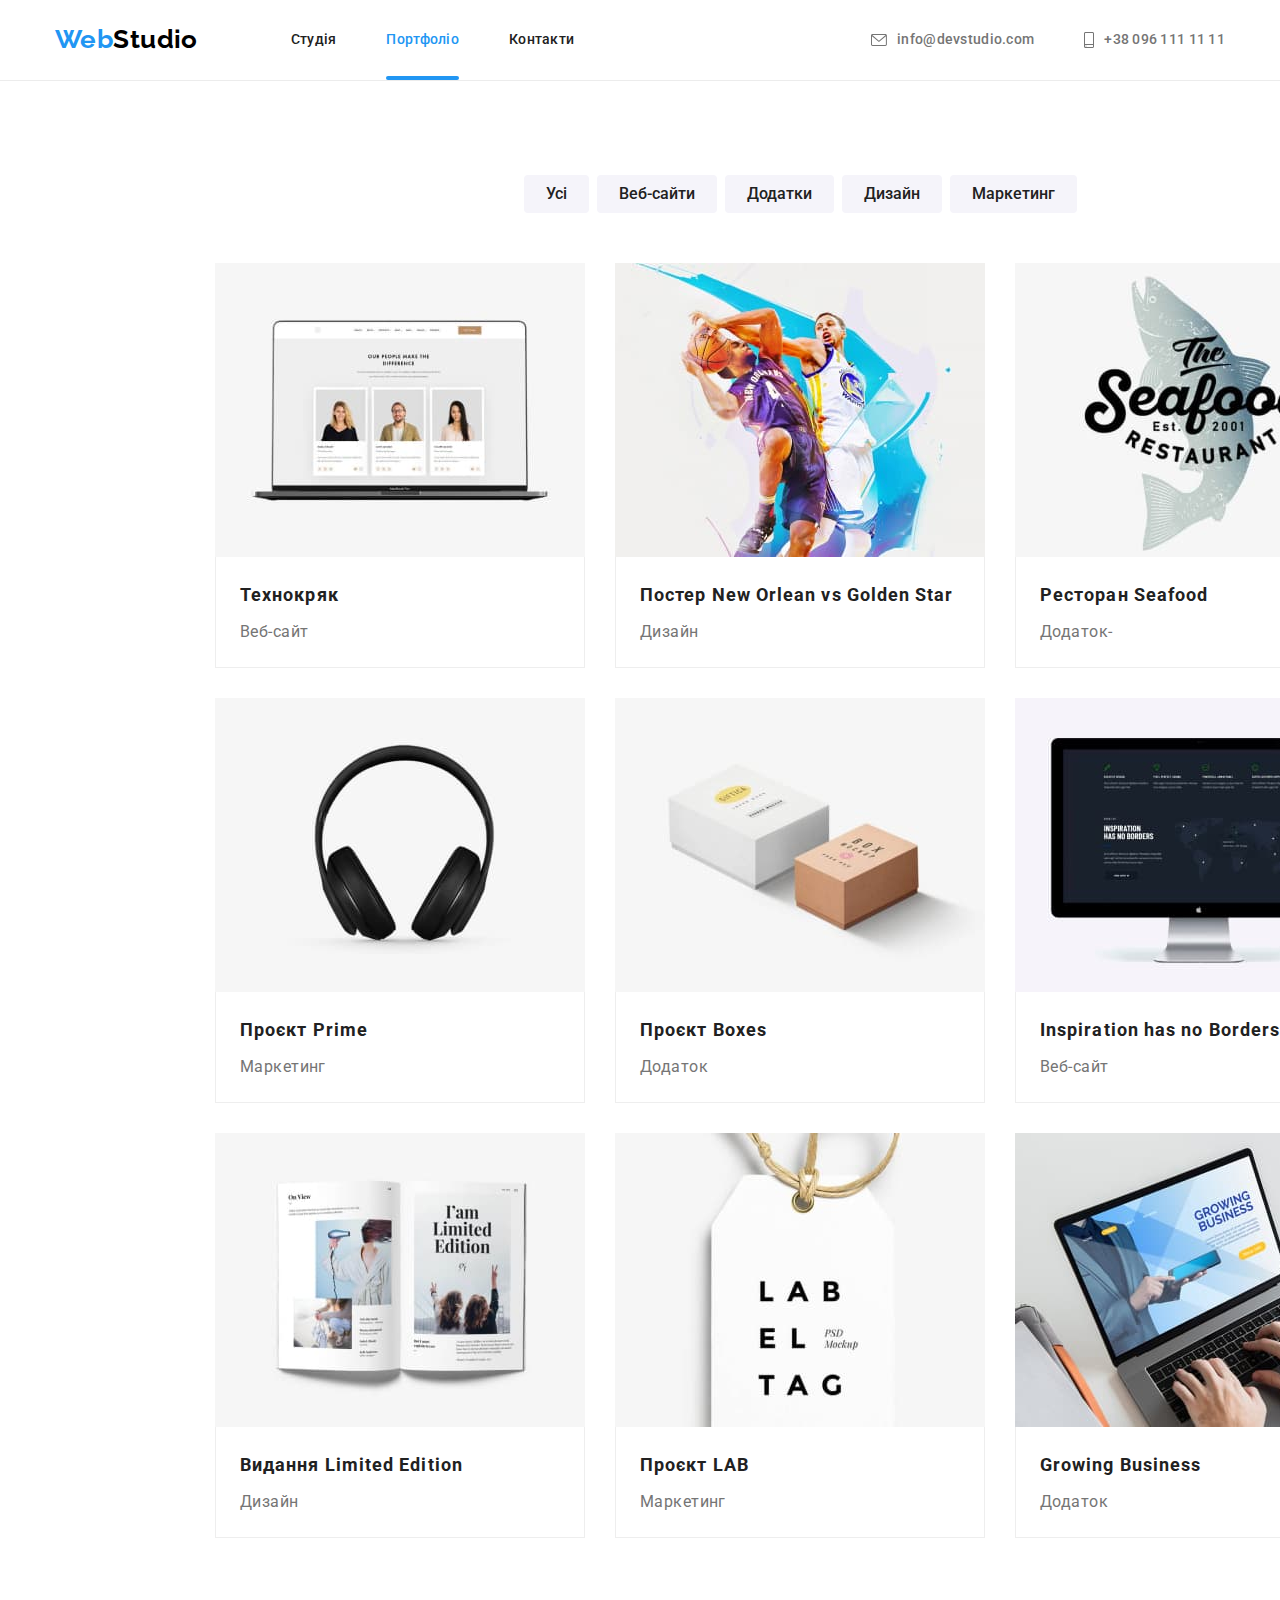
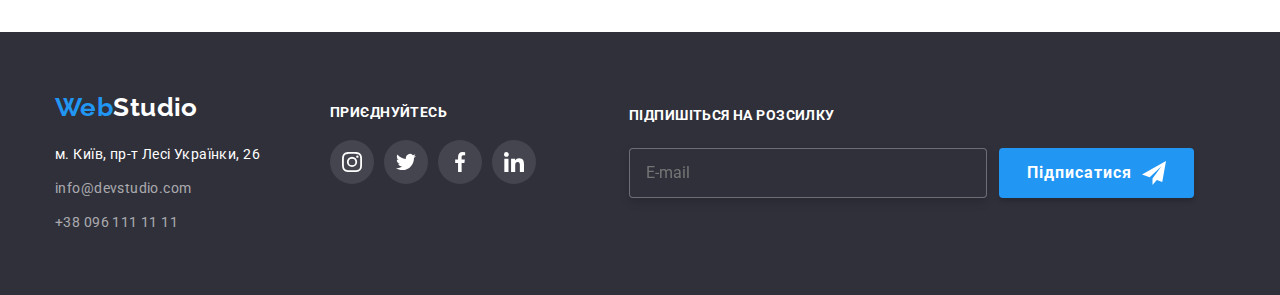
==== portfolio.html @ d01f9ff2 "Initial commit" ====
<!DOCTYPE html>
<html lang="uk">
  <head>
    <meta charset="UTF-8" />
    <meta http-equiv="X-UA-Compatible" content="IE=edge" />
    <meta name="viewport" content="width=device-width, initial-scale=1.0" />
    <title>Portfolio</title>
    <link
      rel="stylesheet"
      href="https://cdnjs.cloudflare.com/ajax/libs/modern-normalize/1.1.0/modern-normalize.min.css"
    />
    <link rel="stylesheet" href="./css/style.css" />
    <link rel="preconnect" href="https://fonts.googleapis.com" />
    <link rel="preconnect" href="https://fonts.gstatic.com" crossorigin />
    <link
      href="https://fonts.googleapis.com/css2?family=Montserrat:wght@400;700&family=Raleway:wght@700&family=Roboto:wght@400;500;700;900&display=swap"
      rel="stylesheet"
    />
  </head>

  <body>
    <!--Шапка-->

    <header class="hat">
      <div class="container">
        <nav class="site-nav">
          <a class="logo" href="./"><span class="logo-text">Web</span>Studio</a>
          <ul class="hat-list">
            <li class="item"><a class="link" href="./index.html">Студія</a></li>
            <li class="item activ">
              <a class="link activ" href="./portfolio.html">Портфоліо</a>
            </li>
            <li class="item"><a class="link" href="">Контакти</a></li>
          </ul>
        </nav>
        <ul class="auth-nav">
          <li class="item">
            <a class="link" href="mailto:info@devstudio.com">
              <svg class="icon-mail">
                <use href="./images/icons.svg#icon-envelope"></use>
              </svg>
              info@devstudio.com
            </a>
          </li>
          <li class="item">
            <a class="link" href="tel:+380961111111">
              <svg class="icon-smartphone">
                <use href="./images/icons.svg#icon-smartphone"></use>
              </svg>
              +38 096 111 11 11
            </a>
          </li>
        </ul>
      </div>
    </header>

    <main>
      <!--Фільтр-->

      <section class="project section">
        <div class="container">
          <h1 class="visually-hidden">Наші проєкти</h1>
          <ul class="filter-list">
            <li class="item">
              <button class="filter-button" type="button">Усі</button>
            </li>
            <li class="item">
              <button class="filter-button" type="button">Веб-сайти</button>
            </li>
            <li class="item">
              <button class="filter-button" type="button">Додатки</button>
            </li>
            <li class="item">
              <button class="filter-button" type="button">Дизайн</button>
            </li>
            <li class="item">
              <button class="filter-button" type="button">Маркетинг</button>
            </li>
          </ul>

          <!--Проєкти -->

          <ul class="project-list">
            <li class="item">
              <a class="project-link" href="">
                <div class="project-box">
                  <img
                    class="image"
                    src="./images/tehno.jpg"
                    alt="Зображення веб-сайтe Технокряк"
                    width="370"
                    height="294"
                  />
                  <p class="project-description">
                    Ресурс пропонує комплексні пропозиції з різним рівнем
                    функціоналу та сервісів. Все це дозволить відвідувачу
                    отримати вичерпні відомості про компанію чи приватну особу.
                  </p>
                </div>
                <div class="text">
                  <h2 class="project-name">Технокряк</h2>
                  <p class="project-text">Веб-сайт</p>
                </div>
              </a>
            </li>

            <li class="item">
              <a class="project-link" href="">
                <div class="project-box">
                  <img
                    class="image"
                    src="./images/poster.jpg"
                    alt="Дизайн постера команд"
                    width="370"
                    height="294"
                  />
                  <p class="project-description">
                    Ресурс пропонує комплексні пропозиції з різним рівнем
                    функціоналу та сервісів. Все це дозволить відвідувачу
                    отримати вичерпні відомості про компанію чи приватну особу.
                  </p>
                </div>
                <div class="text">
                  <h2 class="project-name">Постер New Orlean vs Golden Star</h2>
                  <p class="project-text">Дизайн</p>
                </div>
              </a>
            </li>

            <li class="item">
              <a class="project-link" href="">
                <div class="project-box">
                  <img
                    class="image"
                    src="./images/seafood.jpg"
                    alt="Додаток ресторану"
                    width="370"
                    height="294"
                  />
                  <p class="project-description">
                    Ресурс пропонує комплексні пропозиції з різним рівнем
                    функціоналу та сервісів. Все це дозволить відвідувачу
                    отримати вичерпні відомості про компанію чи приватну особу.
                  </p>
                </div>
                <div class="text">
                  <h2 class="project-name">Ресторан Seafood</h2>
                  <p class="project-text">Додаток-</p>
                </div>
              </a>
            </li>

            <li class="item">
              <a class="project-link" href="">
                <div class="project-box">
                  <img
                    class="image"
                    src="./images/prime.jpg"
                    alt="Маркетинг проєкту"
                    width="370"
                    height="294"
                  />
                  <p class="project-description">
                    Ресурс пропонує комплексні пропозиції з різним рівнем
                    функціоналу та сервісів. Все це дозволить відвідувачу
                    отримати вичерпні відомості про компанію чи приватну особу.
                  </p>
                </div>
                <div class="text">
                  <h2 class="project-name">Проєкт Prime</h2>
                  <p class="project-text">Маркетинг</p>
                </div>
              </a>
            </li>

            <li class="item">
              <a class="project-link" href="">
                <div class="project-box">
                  <img
                    class="image"
                    src="./images/boxer.jpg"
                    alt="Додаток проєкту"
                    width="370"
                    height="294"
                  />
                  <p class="project-description">
                    Ресурс пропонує комплексні пропозиції з різним рівнем
                    функціоналу та сервісів. Все це дозволить відвідувачу
                    отримати вичерпні відомості про компанію чи приватну особу.
                  </p>
                </div>
                <div class="text">
                  <h2 class="project-name">Проєкт Boxes</h2>
                  <p class="project-text">Додаток</p>
                </div>
              </a>
            </li>

            <li class="item">
              <a class="project-link" href="">
                <div class="project-box">
                  <img
                    class="image"
                    src="./images/inspiration.jpg"
                    alt="Веб-сайт Inspiration has no Borders"
                    width="370"
                    height="294"
                  />
                  <p class="project-description">
                    Ресурс пропонує комплексні пропозиції з різним рівнем
                    функціоналу та сервісів. Все це дозволить відвідувачу
                    отримати вичерпні відомості про компанію чи приватну особу.
                  </p>
                </div>
                <div class="text">
                  <h2 class="project-name">Inspiration has no Borders</h2>
                  <p class="project-text">Веб-сайт</p>
                </div>
              </a>
            </li>

            <li class="item">
              <a class="project-link" href="">
                <div class="project-box">
                  <img
                    class="image"
                    src="./images/edition.jpg"
                    alt="Дизайн видання Limited Edition"
                    width="370"
                    height="294"
                  />
                  <p class="project-description">
                    Ресурс пропонує комплексні пропозиції з різним рівнем
                    функціоналу та сервісів. Все це дозволить відвідувачу
                    отримати вичерпні відомості про компанію чи приватну особу.
                  </p>
                </div>
                <div class="text">
                  <h2 class="project-name">Видання Limited Edition</h2>
                  <p class="project-text">Дизайн</p>
                </div>
              </a>
            </li>

            <li class="item">
              <a class="project-link" href="">
                <div class="project-box">
                  <img
                    class="image"
                    src="./images/lab.jpg"
                    alt="Маркетинг проєкту LAB"
                    width="370"
                    height="294"
                  />
                  <p class="project-description">
                    Ресурс пропонує комплексні пропозиції з різним рівнем
                    функціоналу та сервісів. Все це дозволить відвідувачу
                    отримати вичерпні відомості про компанію чи приватну особу.
                  </p>
                </div>
                <div class="text">
                  <h2 class="project-name">Проєкт LAB</h2>
                  <p class="project-text">Маркетинг</p>
                </div>
              </a>
            </li>

            <li class="item">
              <a class="project-link" href="">
                <div class="project-box">
                  <img
                    class="image"
                    src="./images/growing.jpg"
                    alt="Зображення додатоку Growing Business"
                    width="370"
                    height="294"
                  />
                  <p class="project-description">
                    Ресурс пропонує комплексні пропозиції з різним рівнем
                    функціоналу та сервісів. Все це дозволить відвідувачу
                    отримати вичерпні відомості про компанію чи приватну особу.
                  </p>
                </div>
                <div class="text">
                  <h2 class="project-name">Growing Business</h2>
                  <p class="project-text">Додаток</p>
                </div>
              </a>
            </li>
          </ul>
        </div>
      </section>
    </main>

    <!--Підвал-->

    <footer class="footer">
      <div class="footer-box container">
        <div class="contact">
          <a class="link" href="./"> <span class="logo">Web</span>Studio </a>
          <address class="address">
            <ul class="address-list">
              <li class="item">
                <p class="text">м. Київ, пр-т Лесі Українки, 26</p>
              </li>
              <li class="item">
                <a class="link" href="mailto:info@devstudio.com"
                  >info@devstudio.com</a
                >
              </li>
              <li class="item">
                <a class="link" href="tel:+380961111111">+38 096 111 11 11</a>
              </li>
            </ul>
          </address>
        </div>
        <div class="social">
          <h2 class="social-title">приєднуйтесь</h2>
          <ul class="social-list">
            <li class="social-list-item">
              <a class="social-list-link" href="#">
                <svg class="social-list-icon" width="20" height="20">
                  <use href="./images/icons.svg#icon-instagram"></use>
                </svg>
              </a>
            </li>
            <li class="social-list-item">
              <a class="social-list-link" href="#">
                <svg class="social-list-icon" width="20" height="20">
                  <use href="./images/icons.svg#icon-twitter"></use>
                </svg>
              </a>
            </li>
            <li class="social-list-item">
              <a class="social-list-link" href="#">
                <svg class="social-list-icon" width="20" height="20">
                  <use href="./images/icons.svg#icon-facebook"></use>
                </svg>
              </a>
            </li>
            <li class="social-list-item">
              <a class="social-list-link" href="#">
                <svg class="social-list-icon" width="20" height="20">
                  <use href="./images/icons.svg#icon-linkedin"></use>
                </svg>
              </a>
            </li>
          </ul>
        </div>
        <form class="footer-form">
          <div class="form-box">
            <label class="footer-label" for="mail">
              Підпишіться на розсилку
            </label>
            <input
              type="email"
              name="mail"
              id="mail"
              placeholder="E-mail"
              class="footer-input"
            />
          </div>
          <button type="submit" class="button footer-button">
            Підписатися
          </button>
        </form>
      </div>
    </footer>
  </body>
</html>
---- css/style.css ----
:root {
  --logo-text: #000000;
  --basic-text-color: #212121;
  --additional-text-color: #757575;
  --auxiliary-text-color: #ffffff;
  --hover-color: #2196f3;
  --backgroud-color: #f5f5f5;
  --comand-fone-color: #f5f4fa;
  --booton-activ-color: #188ce8;
  --border-hat-color: #ececec;
  --contact-footer-color: rgba(255, 255, 255, 0.6);
  --background-footer-color: #2f303a;
  --border-portfolio-color: #eeeeee;
}

body {
  color: var(--additional-text-color);
  background-color: var(--auxiliary-text-color);
  font-family: "Roboto", sans-serif;
  font-size: 14px;
  line-height: 1.71;
  letter-spacing: 0.03em;
}

h1,
h2,
h3,
ul,
li,
p {
  margin: 0;
  padding: 0;
}

img {
  display: block;
  max-width: 100%;
}

/* формат мейна */

.container {
  margin-left: auto;
  margin-right: auto;
  width: 1200px;
  padding-left: 15px;
  padding-right: 15px;
}

/* стиль логотипу */

.logo {
  color: var(--logo-text);

  font-family: "Raleway";
  font-weight: 700;
  font-size: 26px;
  line-height: 1.19;
  text-decoration: none;
}

.logo-text {
  color: var(--hover-color);
}

/* стиль навігації */

.hat {
  border-bottom-width: 1px;
  border-bottom-style: solid;
  border-bottom-color: var(--border-hat-color);
  background-color: var(--auxiliary-text-color);
}

.hat .container {
  display: flex;
  justify-content: space-between;
  align-items: center;
}

.hat .logo {
  padding: 24px 0 25px;
  margin-right: 93px;
}

.hat-list {
  display: flex;
  list-style: none;
  position: relative;
}

.hat-list > .item {
  display: block;
  position: relative;
}

.item.activ::after {
  position: absolute;
  left: 0;
  bottom: 0;
  content: "";
  width: 100%;
  height: 4px;
  border-radius: 4px;

  background-color: var(--hover-color);
}

.hat-list .item:not(:last-child) {
  margin-right: 50px;
}

.hat .link {
  font-weight: 500;
  line-height: 1.14;
  letter-spacing: 0.02em;
  text-decoration: none;
}

.site-nav {
  display: flex;
  align-items: center;
}

.site-nav .link {
  display: block;
  padding: 32px 0;
  color: var(--basic-text-color);

  transition: color 250ms cubic-bezier(0.4, 0, 0.2, 1);
}

.site-nav .link:hover,
.site-nav .link:focus {
  color: var(--hover-color);
}

.link.activ {
  color: var(--hover-color);
}

.auth-nav {
  display: flex;
  align-items: center;

  list-style: none;
}

.auth-nav .item:not(:first-child) {
  margin-left: 50px;
}

.icon-mail {
  width: 16px;
  height: 12px;
  margin-right: 10px;
  fill: currentColor;
}

.icon-smartphone {
  width: 10px;
  height: 16px;
  margin-right: 10px;
  fill: currentColor;
}

.auth-nav .link {
  display: flex;
  align-items: center;
  padding: 32px 0;
  color: var(--additional-text-color);

  transition: color 250ms cubic-bezier(0.4, 0, 0.2, 1);
}

.auth-nav .link:hover,
.auth-nav .link:focus {
  color: var(--hover-color);
}

/* стиль блоку героя */

.hero {
  max-width: 1600px;
  padding: 200px 0;
  text-align: center;
  margin-left: auto;
  margin-right: auto;
  background-image: linear-gradient(
      to right,
      rgba(47, 48, 58, 0.4),
      rgba(47, 48, 58, 0.4)
    ),
    url(../images/hero.jpg);
  background-color: var(--background-footer-color);
}

.hero-title {
  width: 696px;
  margin: auto;
  margin-bottom: 30px;

  color: var(--auxiliary-text-color);
  font-weight: 900;
  font-size: 44px;
  line-height: 1.36;
  text-align: center;
  letter-spacing: 0.06em;
  text-transform: uppercase;
}

/* стилізаця кнопки блоку героя */

.button {
  cursor: pointer;
  border-radius: 4px;
  padding: 10px 32px;
  box-shadow: 0px 4px 4px rgba(0, 0, 0, 0.15);
  border: none;

  color: var(--auxiliary-text-color);
  background-color: var(--hover-color);

  font-family: "Roboto";
  font-weight: 700;
  font-size: 16px;
  line-height: 1.88;
  letter-spacing: 0.06em;

  transition: background-color 250ms cubic-bezier(0.4, 0, 0.2, 1);
}

.button:hover,
.button:focus {
  background-color: var(--booton-activ-color);
}

/* стиль заголовків секцій */

.visually-hidden {
  position: absolute;
  white-space: nowrap;
  width: 1px;
  height: 1px;
  overflow: hidden;
  border: 0;
  padding: 0;
  clip: rect(0 0 0 0);
  clip-path: inset(50%);
  margin: -1px;
  font-size: 36px;
  line-height: 1.16;
}

.section-title {
  margin-bottom: 50px;
  color: var(--basic-text-color);

  font-weight: 700;
  font-size: 36px;
  line-height: 1.16;
  text-align: center;
}

.section {
  padding-top: 94px;
  padding-bottom: 94px;
}

/* стиль секції особливості */

.features-title {
  color: var(--basic-text-color);
  font-weight: 700;
  line-height: 1.14;
  text-transform: uppercase;
}

.features-list {
  display: flex;
  gap: 30px;

  list-style: none;
}

.features-list .item {
  flex-basis: calc(100% / 4 - 30px);
}

.blok-icon {
  width: 270px;
  height: 120px;
  padding: 25px 100px;
  margin-bottom: 30px;
  background-color: var(--comand-fone-color);
  border-radius: 4px;
  background-position: center;
}

/* стиль секції чим ми займаємося */

.work {
  padding-bottom: 94px;
}

.work-list {
  display: flex;
  gap: 30px;

  list-style: none;
}

.work-list .item {
  position: relative;
  flex-basis: calc((100% - 2 * 30px) / 3);
}

.work-list .text {
  position: absolute;
  width: 100%;
  left: 0;
  bottom: 0;
  padding: 27px;
  font-weight: 700;
  font-size: 14px;
  line-height: calc(16 / 14);
  text-align: center;
  text-transform: uppercase;
  color: var(--auxiliary-text-color);
  background: rgba(47, 48, 58, 0.8);
}

/* стиль секції команда */

.comand {
  background-color: var(--comand-fone-color);
}

.comand-name {
  margin-bottom: 10px;

  color: var(--basic-text-color);

  font-weight: 500;
  font-size: 16px;
  line-height: 1.19;
}

.comand-list {
  display: flex;
  gap: 30px;
  list-style: none;
}

.comand-list .item {
  flex-basis: calc(100% / 4 - 30px);
  text-align: center;
  box-shadow: 0px 1px 3px rgba(0, 0, 0, 0.12), 0px 1px 1px rgba(0, 0, 0, 0.14),
    0px 2px 1px rgba(0, 0, 0, 0.2);
  border-radius: 0px 0px 4px 4px;
}

.comand-box {
  padding: 30px 32px;
  background-color: var(--auxiliary-text-color);
}

.comand-box .text {
  font-size: 16px;
  line-height: 1.19;
  margin-bottom: 16px;
}

.social-list {
  display: flex;
  justify-content: center;
  list-style: none;
}

.social-list-item:not(:first-child) {
  margin-left: 10px;
}

.social-list-link {
  display: block;
  width: 44px;
  height: 44px;
  border-radius: 50%;
  padding: 12px;
  color: #afb1b8;

  transition: background-color 250ms cubic-bezier(0.4, 0, 0.2, 1),
    color 250ms cubic-bezier(0.4, 0, 0.2, 1);
}

.social-list-link:hover,
.social-list-link:focus {
  color: var(--auxiliary-text-color);
  background-color: var(--hover-color);
}

.social-list-icon {
  fill: currentColor;
}

/* стилізація секції постійні клієнти */

.clients-title {
  margin-bottom: 50px;

  font-family: "Roboto";
  font-weight: 700;
  font-size: 36px;
  line-height: calc(42 / 36);
  text-align: center;
  color: var(--basic-text-color);
}

.clients-list {
  display: flex;
  gap: 30px;
}

.clients-item {
  flex-basis: calc((100% - 5 * 30px) / 6);
  list-style: none;
}

.clients-link {
  display: flex;
  justify-content: center;
  padding: 15px 31px;
  border: 1px solid #afb1b8;
  border-radius: 4px;

  text-decoration: none;
  color: inherit;

  transition: background-color 250ms cubic-bezier(0.4, 0, 0.2, 1),
    color 250ms cubic-bezier(0.4, 0, 0.2, 1);
}

.clients-link:hover,
.clients-link:focus {
  color: var(--hover-color);
  border-color: var(--hover-color);
}

.clients-icon {
  fill: currentColor;
}

/* стиль футера */

.footer {
  display: flex;
  background-color: var(--background-footer-color);
}

.footer-box {
  padding: 60px 15px;
  display: flex;
}

.contact {
  margin-right: 70px;
}

.contact > .link {
  display: inline-block;
  margin-bottom: 20px;

  color: var(--auxiliary-text-color);
  font-family: "Raleway";
  font-weight: 700;
  font-size: 26px;
  line-height: 1.19;
  text-decoration: none;
}

.contact .logo {
  color: var(--hover-color);
}

/* стилізація адреса футера */

.address {
  font-style: normal;
}

.address-list {
  list-style: none;
}

.address-list .item:not(:last-child) {
  margin-bottom: 10px;
}

.address-list .link {
  color: var(--contact-footer-color);
  text-decoration: none;

  transition: color 250ms cubic-bezier(0.4, 0, 0.2, 1);
}

.address-list .link:hover,
.address-list .link:focus {
  color: var(--hover-color);
}

.address .text {
  color: var(--auxiliary-text-color);
}

/* стилізація соціальних ссилок футера */

.social {
  margin-top: 12px;
  margin-right: 93px;
  margin-bottom: auto;
}

.social-title {
  margin-bottom: 20px;

  front-weight: 700;
  font-size: 14px;
  line-height: calc(16 / 14);
  text-transform: uppercase;
  color: var(--auxiliary-text-color);
}

.footer .social-list-link {
  display: block;
  width: 44px;
  height: 44px;
  border-radius: 50%;
  padding: 12px;
  color: var(--auxiliary-text-color);
  background-color: rgba(255, 255, 255, 0.1);

  transition: background-color 250ms cubic-bezier(0.4, 0, 0.2, 1);
}

.footer .social-list-link:hover,
.footer .social-list-link:focus {
  background-color: var(--hover-color);
}

/* стилізація форми футера */

.footer-form {
  display: flex;
  margin-top: 12px;
  margin-bottom: auto;
}

.form-box {
  margin-right: 12px;
  max-width: 358px;
}

.footer-label {
  font-weight: 700;
  line-height: calc(16 / 14);
  text-transform: uppercase;

  color: var(--auxiliary-text-color);
}

.footer-input {
  margin-top: 20px;
  padding: 14px 16px;
  width: 358px;

  font-size: 16px;
  line-height: calc(20 / 16);
  background-color: var(--background-footer-color);
  color: rgba(255, 255, 255, 0.6);

  border: 1px solid rgba(255, 255, 255, 0.3);
  filter: drop-shadow(0px 4px 4px rgba(0, 0, 0, 0.15));
  border-radius: 4px;
}
.footer-button {
  display: flex;
  align-items: center;
  margin-top: auto;
  padding: 10px 28px;
}

.footer-button::after {
  content: " ";
  display: inline-block;

  margin-left: 10px;

  width: 24px;
  height: 24px;
  background-image: url(../images/send.svg);
}

/* портфолио */
/*   фильтр  */

.filter-button {
  padding: 6px 22px;
  border-radius: 4px;
  border: none;

  color: var(--basic-text-color);
  background-color: var(--comand-fone-color);
  box-shadow: none;

  cursor: pointer;
  font-family: "Roboto";
  font-weight: 500;
  font-size: 16px;
  line-height: 1.62;

  transition: background-color 250ms cubic-bezier(0.4, 0, 0.2, 1),
    color 250ms cubic-bezier(0.4, 0, 0.2, 1),
    box-shadow 250ms cubic-bezier(0.4, 0, 0.2, 1);
}

.filter-button:hover,
.filter-button:focus {
  color: var(--auxiliary-text-color);
  background-color: var(--hover-color);
  box-shadow: 0px 3px 1px rgba(0, 0, 0, 0.1), 0px 1px 2px rgba(0, 0, 0, 0.08),
    0px 2px 2px rgba(0, 0, 0, 0.12);
}

.filter-list {
  display: flex;
  justify-content: center;
  margin-bottom: 50px;

  list-style: none;
}

.filter-list .item:not(:last-child) {
  margin-right: 8px;
}
/* стилізація проєктів */

.project {
  width: 1600px;
  margin-left: auto;
  margin-right: auto;
}

.project-list {
  display: flex;
  flex-wrap: wrap;
  justify-content: center;

  list-style: none;
}

.project-list .item {
  margin-right: 30px;
  margin-bottom: 30px;
  flex-basis: calc((100% - 2 * 30px) / 3);
  box-shadow: none;

  transition: box-shadow 250ms cubic-bezier(0.4, 0, 0.2, 1);
}

.project-list .item:nth-child(3n) {
  margin-right: 0;
}

.project-list .item:nth-last-child(-n + 3) {
  margin-bottom: 0;
}

.project-list .item:hover,
.project-list .item:focus {
  box-shadow: 0px 1px 1px rgba(0, 0, 0, 0.12), 0px 4px 4px rgba(0, 0, 0, 0.06),
    1px 4px 6px rgba(0, 0, 0, 0.16);
}

.project-link {
  text-decoration: none;
}

.project-link:hover .project-description,
.project-link:focus .project-description {
  transform: translateX(0);
}

.project-box {
  position: relative;
  overflow: hidden;
}

.project-description {
  position: absolute;
  width: 100%;
  height: 100%;
  top: 0;
  left: 0;
  transform: translateY(100%);
  transition: transform 250ms cubic-bezier(0.4, 0, 0.2, 1);

  padding: 63px 24px;

  font-size: 18px;
  line-height: calc(28 / 18);
  color: var(--auxiliary-text-color);
  background: rgba(33, 150, 243, 0.9);
}

.project-list .text {
  border: 1px solid var(--border-portfolio-color);
  border-top: transparent;
  padding: 20px 24px;
}

.project-name {
  margin-bottom: 4px;

  color: var(--basic-text-color);
  text-decoration: none;
  font-weight: 700;
  font-size: 18px;
  line-height: 2;
  letter-spacing: 0.06em;
}

.project-text {
  color: var(--additional-text-color);
  font-size: 16px;
  line-height: 1.88;
}

/* стилізація бекдропу */

.backdrop {
  position: fixed;
  left: 0;
  top: 0;

  width: 100%;
  height: 100%;

  background-color: rgba(0, 0, 0, 0.2);

  opacity: 1;
  transition: opacity 250ms cubic-bezier(0.4, 0, 0.2, 1);
}

.backdrop.is-hidden {
  opacity: 0;
  pointer-events: none;
}

/* Стилі Модалки */

.modal {
  position: absolute;
  top: 50%;
  left: 50%;
  transform: translate(-50%, -50%) scale(1);

  text-align: center;
  min-width: 528px;
  min-height: 581px;
  padding: 40px;

  background-color: var(--auxiliary-text-color);

  transform: translate(-50%, -50%) scale(1);
  transition: transform 250ms cubic-bezier(0.4, 0, 0.2, 1);
}

.backdrop.is-hidden .modal {
  transform: translate(-50%, -50%) scale(1.1);
}

.modal-button {
  position: absolute;
  top: 8px;
  right: 8px;

  padding: 5px;
  width: 30px;
  height: 30px;

  color: var(--logo-text);
  background-color: var(--auxiliary-text-color);
  border: 1px solid rgba(0, 0, 0, 0.1);
  border-radius: 50%;

  transition: color 250ms cubic-bezier(0.4, 0, 0.2, 1);
}

.modal-button:hover {
  color: var(--hover-color);
}

.modal-title {
  margin-bottom: 12px;

  font-weight: 700;
  font-size: 20px;
  line-height: calc(23 / 20);
  color: var(--basic-text-color);
}

/* Стилі Форми модалки */

.form-field {
  position: relative;

  display: flex;
  flex-direction: column;

  text-align: left;
  font-size: 12px;
  line-height: calc(14 / 12);
  letter-spacing: 0.01em;
  color: var(--additional-text-color);
}

.form-field:not(:last-child) {
  margin-bottom: 10px;
}

.form-label {
  margin-bottom: 4px;

  font-size: 12px;
  line-height: calc(14 / 12);
  letter-spacing: 0.01em;
  color: var(--additional-text-color);
}

.form-input {
  width: 100%;
  margin: 0;

  padding: 12px;
  padding-left: 42px;
  font: inherit;

  color: var(--basic-text-color);
  background-color: var(--auxiliary-text-color);
  border: 1px solid rgba(33, 33, 33, 0.2);
  border-radius: 4px;
  outline: none;
}

.form-icon {
  position: absolute;
  left: 12px;
  bottom: 11px;

  fill: var(--basic-text-color);

  transition: fill 250ms cubic-bezier(0.4, 0, 0.2, 1);
}

.form-field:focus-within > .form-icon {
  fill: var(--hover-color);
}

.form-field:focus-within > .form-input {
  border: 1px solid var(--hover-color);
}

.form-textarea {
  width: 100%;
  margin: 0;
  font: inherit;

  padding: 10px 16px;
  resize: none;

  font-size: 12px;
  line-height: calc(14 / 12);
  letter-spacing: 0.01em;
  color: rgba(117, 117, 117, 0.5);

  border: 1px solid rgba(33, 33, 33, 0.2);
  border-radius: 4px;
  outline: none;
}

.form-textarea:focus {
  border-color: var(--hover-color);
}

.field-check {
  position: relative;

  display: flex;
  align-items: center;
  justify-content: center;
  margin-top: 20px;
  margin-bottom: 30px;
}

.form-checkbox {
  position: absolute;
  width: 1px;
  height: 1px;
  margin: -1px;
  border: 0;
  padding: 0;
  clip: rect(0 0 0 0);
  overflow: hidden;
}

.form-checkbox:checked + .check-icon {
  background-image: url(../images/check.svg);
}

.check-icon {
  display: inline-block;
  width: 16px;
  height: 15px;
  background-image: url(../images/check-empty.svg);

  transition: background-image 200ms cubic-bezier(0.4, 0, 0.2, 1);
}

.check-label {
  display: inline-block;
  margin-left: 8px;
}

.form-link {
  color: var(--hover-color);
}
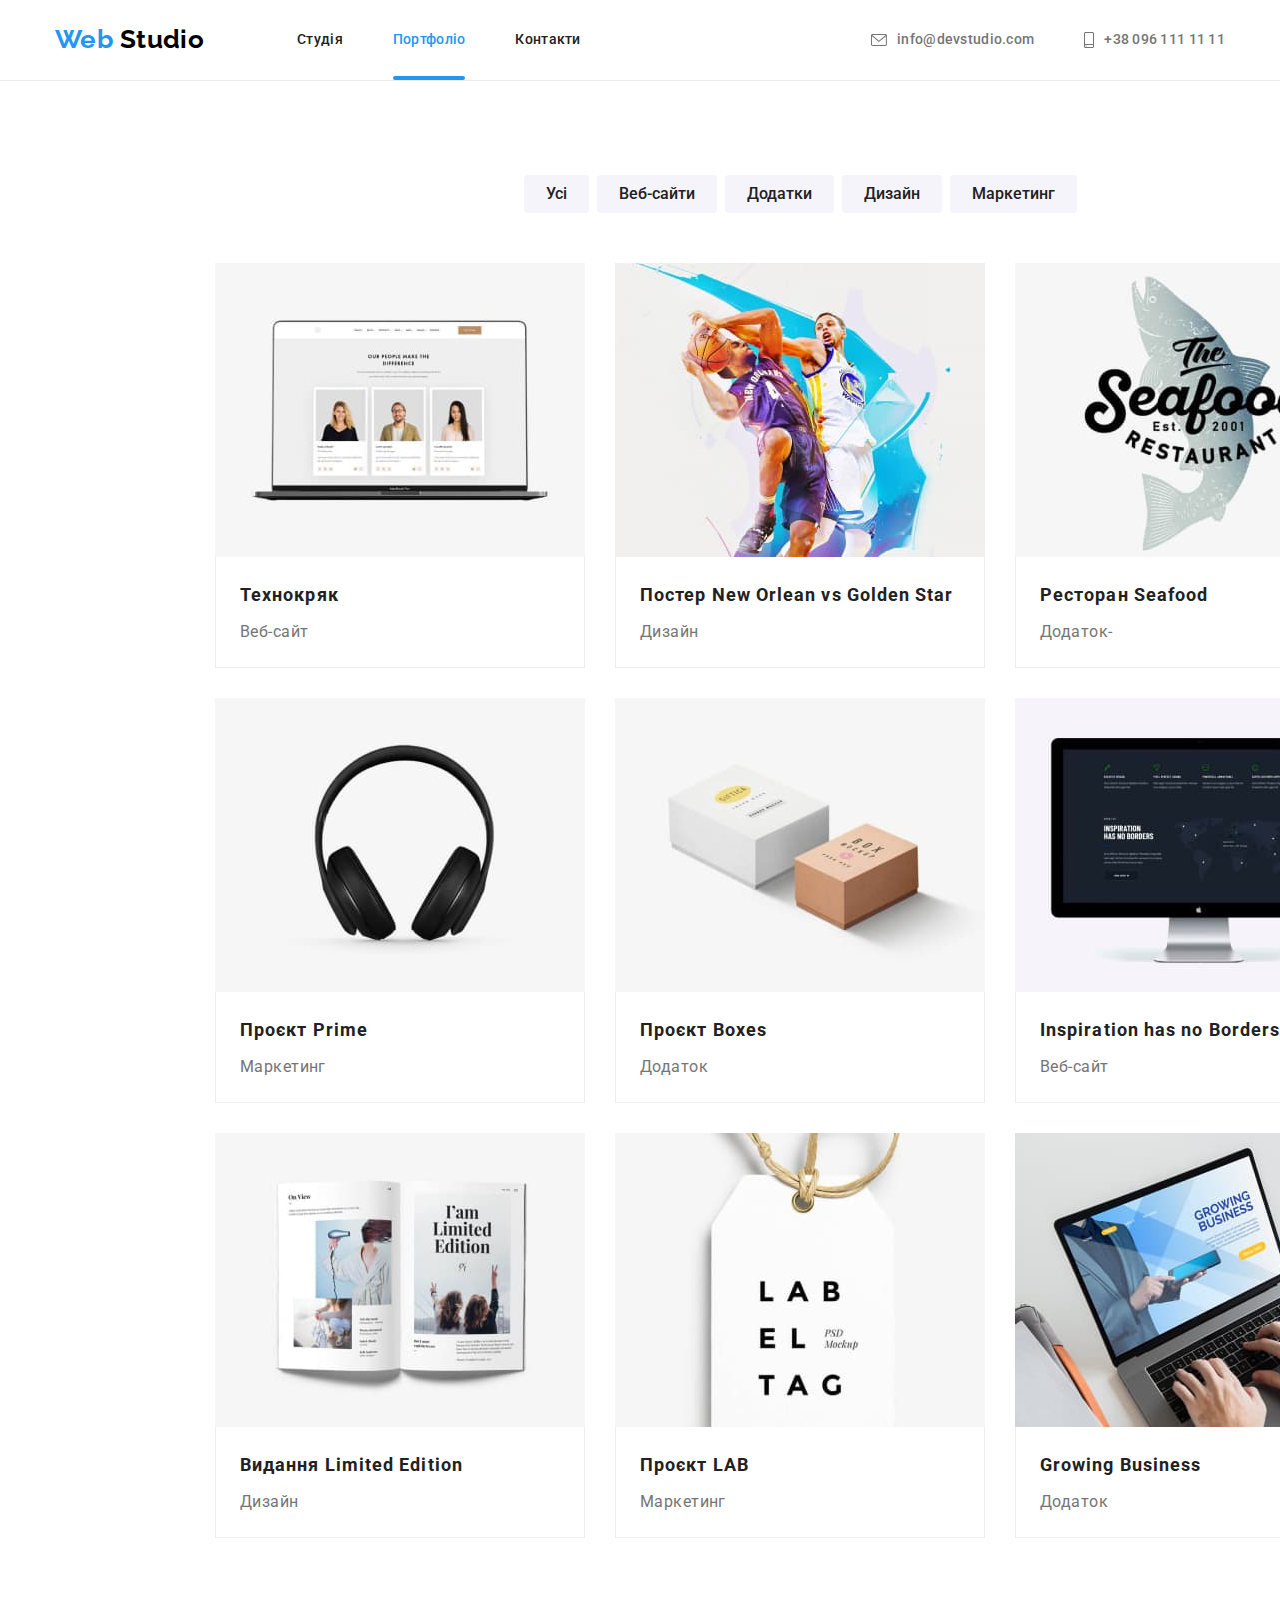
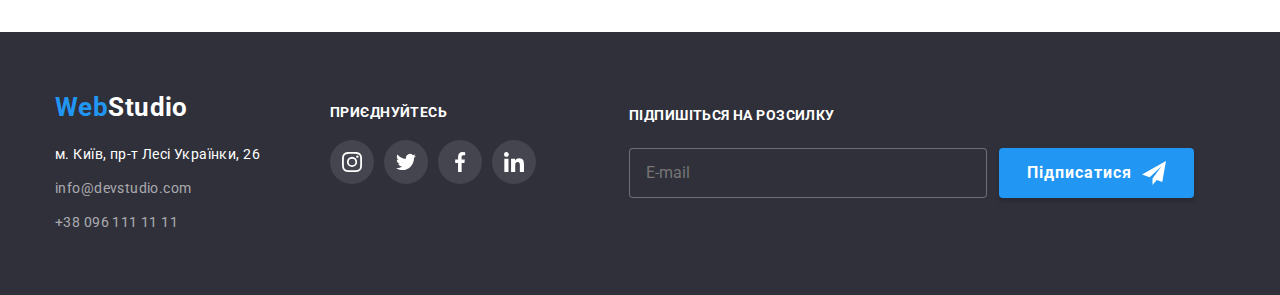
==== commit e0288a3c: "заміна css на scss сторінки портфоліо" ====
--- a/portfolio.html
+++ b/portfolio.html
@@ -9,7 +9,7 @@
       rel="stylesheet"
       href="https://cdnjs.cloudflare.com/ajax/libs/modern-normalize/1.1.0/modern-normalize.min.css"
     />
-    <link rel="stylesheet" href="./css/style.css" />
+    <link rel="stylesheet" href="/css/main.min.css">
     <link rel="preconnect" href="https://fonts.googleapis.com" />
     <link rel="preconnect" href="https://fonts.gstatic.com" crossorigin />
     <link
@@ -21,30 +21,47 @@
   <body>
     <!--Шапка-->
 
-    <header class="hat">
-      <div class="container">
+    <header class="page-header">
+      <div class="container page-header__container">
         <nav class="site-nav">
-          <a class="logo" href="./"><span class="logo-text">Web</span>Studio</a>
-          <ul class="hat-list">
-            <li class="item"><a class="link" href="./index.html">Студія</a></li>
-            <li class="item activ">
-              <a class="link activ" href="./portfolio.html">Портфоліо</a>
-            </li>
-            <li class="item"><a class="link" href="">Контакти</a></li>
+          <a class="logo site-nav__logo" href="./">
+            <span class="logo__text">Web</span>
+            Studio
+          </a>
+          <ul class="site-nav__list">
+            <li class="site-nav__item">
+              <a
+                class="site-nav__link"
+                href="./index.html">
+                Студія
+              </a>
+            </li>
+            <li class="site-nav__item site-nav__item--activ">
+              <a class="site-nav__link site-nav__link--activ" 
+                href="./portfolio.html">
+                Портфоліо
+              </a>
+            </li>
+            <li class="site-nav__item">
+              <a class="site-nav__link" href="">
+                Контакти
+              </a>
+            </li>
           </ul>
         </nav>
         <ul class="auth-nav">
-          <li class="item">
-            <a class="link" href="mailto:info@devstudio.com">
-              <svg class="icon-mail">
+          <li class="auth-nav__item">
+            <a class="auth-nav__link" 
+              href="mailto:info@devstudio.com">
+              <svg class="auth-nav__icon-mail">
                 <use href="./images/icons.svg#icon-envelope"></use>
               </svg>
               info@devstudio.com
             </a>
           </li>
-          <li class="item">
-            <a class="link" href="tel:+380961111111">
-              <svg class="icon-smartphone">
+          <li class="auth-nav__item">
+            <a class="auth-nav__link" href="tel:+380961111111">
+              <svg class="auth-nav__icon-smartphone">
                 <use href="./images/icons.svg#icon-smartphone"></use>
               </svg>
               +38 096 111 11 11
@@ -61,229 +78,229 @@
         <div class="container">
           <h1 class="visually-hidden">Наші проєкти</h1>
           <ul class="filter-list">
-            <li class="item">
-              <button class="filter-button" type="button">Усі</button>
-            </li>
-            <li class="item">
-              <button class="filter-button" type="button">Веб-сайти</button>
-            </li>
-            <li class="item">
-              <button class="filter-button" type="button">Додатки</button>
-            </li>
-            <li class="item">
-              <button class="filter-button" type="button">Дизайн</button>
-            </li>
-            <li class="item">
-              <button class="filter-button" type="button">Маркетинг</button>
+            <li class="filter-list__item">
+              <button class="filter-list__button" type="button">Усі</button>
+            </li>
+            <li class="filter-list__item">
+              <button class="filter-list__button" type="button">Веб-сайти</button>
+            </li>
+            <li class="filter-list__item">
+              <button class="filter-list__button" type="button">Додатки</button>
+            </li>
+            <li class="filter-list__item">
+              <button class="filter-list__button" type="button">Дизайн</button>
+            </li>
+            <li class="filter-list__item">
+              <button class="filter-list__button" type="button">Маркетинг</button>
             </li>
           </ul>
 
           <!--Проєкти -->
 
-          <ul class="project-list">
-            <li class="item">
-              <a class="project-link" href="">
-                <div class="project-box">
-                  <img
-                    class="image"
+          <ul class="project__list">
+            <li class="project__item">
+              <a class="project__link" href="">
+                <div class="project__box">
+                  <img
+                    class="project__image"
                     src="./images/tehno.jpg"
                     alt="Зображення веб-сайтe Технокряк"
                     width="370"
                     height="294"
                   />
-                  <p class="project-description">
-                    Ресурс пропонує комплексні пропозиції з різним рівнем
-                    функціоналу та сервісів. Все це дозволить відвідувачу
-                    отримати вичерпні відомості про компанію чи приватну особу.
-                  </p>
-                </div>
-                <div class="text">
-                  <h2 class="project-name">Технокряк</h2>
-                  <p class="project-text">Веб-сайт</p>
-                </div>
-              </a>
-            </li>
-
-            <li class="item">
-              <a class="project-link" href="">
-                <div class="project-box">
-                  <img
-                    class="image"
+                  <p class="project__description">
+                    Ресурс пропонує комплексні пропозиції з різним рівнем
+                    функціоналу та сервісів. Все це дозволить відвідувачу
+                    отримати вичерпні відомості про компанію чи приватну особу.
+                  </p>
+                </div>
+                <div class="project__meta">
+                  <h2 class="project__meta-name">Технокряк</h2>
+                  <p class="project__meta-text">Веб-сайт</p>
+                </div>
+              </a>
+            </li>
+
+            <li class="project__item">
+              <a class="project__link" href="">
+                <div class="project__box">
+                  <img
+                    class="project__image"
                     src="./images/poster.jpg"
                     alt="Дизайн постера команд"
                     width="370"
                     height="294"
                   />
-                  <p class="project-description">
-                    Ресурс пропонує комплексні пропозиції з різним рівнем
-                    функціоналу та сервісів. Все це дозволить відвідувачу
-                    отримати вичерпні відомості про компанію чи приватну особу.
-                  </p>
-                </div>
-                <div class="text">
-                  <h2 class="project-name">Постер New Orlean vs Golden Star</h2>
-                  <p class="project-text">Дизайн</p>
-                </div>
-              </a>
-            </li>
-
-            <li class="item">
-              <a class="project-link" href="">
-                <div class="project-box">
-                  <img
-                    class="image"
+                  <p class="project__description">
+                    Ресурс пропонує комплексні пропозиції з різним рівнем
+                    функціоналу та сервісів. Все це дозволить відвідувачу
+                    отримати вичерпні відомості про компанію чи приватну особу.
+                  </p>
+                </div>
+                <div class="project__meta">
+                  <h2 class="project__meta-name">Постер New Orlean vs Golden Star</h2>
+                  <p class="project__meta-text">Дизайн</p>
+                </div>
+              </a>
+            </li>
+
+            <li class="project__item">
+              <a class="project__link" href="">
+                <div class="project__box">
+                  <img
+                    class="project__image"
                     src="./images/seafood.jpg"
                     alt="Додаток ресторану"
                     width="370"
                     height="294"
                   />
-                  <p class="project-description">
-                    Ресурс пропонує комплексні пропозиції з різним рівнем
-                    функціоналу та сервісів. Все це дозволить відвідувачу
-                    отримати вичерпні відомості про компанію чи приватну особу.
-                  </p>
-                </div>
-                <div class="text">
-                  <h2 class="project-name">Ресторан Seafood</h2>
-                  <p class="project-text">Додаток-</p>
-                </div>
-              </a>
-            </li>
-
-            <li class="item">
-              <a class="project-link" href="">
-                <div class="project-box">
-                  <img
-                    class="image"
+                  <p class="project__description">
+                    Ресурс пропонує комплексні пропозиції з різним рівнем
+                    функціоналу та сервісів. Все це дозволить відвідувачу
+                    отримати вичерпні відомості про компанію чи приватну особу.
+                  </p>
+                </div>
+                <div class="project__meta">
+                  <h2 class="project__meta-name">Ресторан Seafood</h2>
+                  <p class="project__meta-text">Додаток-</p>
+                </div>
+              </a>
+            </li>
+
+            <li class="project__item">
+              <a class="project__link" href="">
+                <div class="project__box">
+                  <img
+                    class="project__image"
                     src="./images/prime.jpg"
                     alt="Маркетинг проєкту"
                     width="370"
                     height="294"
                   />
-                  <p class="project-description">
-                    Ресурс пропонує комплексні пропозиції з різним рівнем
-                    функціоналу та сервісів. Все це дозволить відвідувачу
-                    отримати вичерпні відомості про компанію чи приватну особу.
-                  </p>
-                </div>
-                <div class="text">
-                  <h2 class="project-name">Проєкт Prime</h2>
-                  <p class="project-text">Маркетинг</p>
-                </div>
-              </a>
-            </li>
-
-            <li class="item">
-              <a class="project-link" href="">
-                <div class="project-box">
-                  <img
-                    class="image"
+                  <p class="project__description">
+                    Ресурс пропонує комплексні пропозиції з різним рівнем
+                    функціоналу та сервісів. Все це дозволить відвідувачу
+                    отримати вичерпні відомості про компанію чи приватну особу.
+                  </p>
+                </div>
+                <div class="project__meta">
+                  <h2 class="project__meta-name">Проєкт Prime</h2>
+                  <p class="project__meta-text">Маркетинг</p>
+                </div>
+              </a>
+            </li>
+
+            <li class="project__item">
+              <a class="project__link" href="">
+                <div class="project__box">
+                  <img
+                    class="project__image"
                     src="./images/boxer.jpg"
                     alt="Додаток проєкту"
                     width="370"
                     height="294"
                   />
-                  <p class="project-description">
-                    Ресурс пропонує комплексні пропозиції з різним рівнем
-                    функціоналу та сервісів. Все це дозволить відвідувачу
-                    отримати вичерпні відомості про компанію чи приватну особу.
-                  </p>
-                </div>
-                <div class="text">
-                  <h2 class="project-name">Проєкт Boxes</h2>
-                  <p class="project-text">Додаток</p>
-                </div>
-              </a>
-            </li>
-
-            <li class="item">
-              <a class="project-link" href="">
-                <div class="project-box">
-                  <img
-                    class="image"
+                  <p class="project__description">
+                    Ресурс пропонує комплексні пропозиції з різним рівнем
+                    функціоналу та сервісів. Все це дозволить відвідувачу
+                    отримати вичерпні відомості про компанію чи приватну особу.
+                  </p>
+                </div>
+                <div class="project__meta">
+                  <h2 class="project__meta-name">Проєкт Boxes</h2>
+                  <p class="project__meta-text">Додаток</p>
+                </div>
+              </a>
+            </li>
+
+            <li class="project__item">
+              <a class="project__link" href="">
+                <div class="project__box">
+                  <img
+                    class="project__image"
                     src="./images/inspiration.jpg"
                     alt="Веб-сайт Inspiration has no Borders"
                     width="370"
                     height="294"
                   />
-                  <p class="project-description">
-                    Ресурс пропонує комплексні пропозиції з різним рівнем
-                    функціоналу та сервісів. Все це дозволить відвідувачу
-                    отримати вичерпні відомості про компанію чи приватну особу.
-                  </p>
-                </div>
-                <div class="text">
-                  <h2 class="project-name">Inspiration has no Borders</h2>
-                  <p class="project-text">Веб-сайт</p>
-                </div>
-              </a>
-            </li>
-
-            <li class="item">
-              <a class="project-link" href="">
-                <div class="project-box">
-                  <img
-                    class="image"
+                  <p class="project__description">
+                    Ресурс пропонує комплексні пропозиції з різним рівнем
+                    функціоналу та сервісів. Все це дозволить відвідувачу
+                    отримати вичерпні відомості про компанію чи приватну особу.
+                  </p>
+                </div>
+                <div class="project__meta">
+                  <h2 class="project__meta-name">Inspiration has no Borders</h2>
+                  <p class="project__meta-text">Веб-сайт</p>
+                </div>
+              </a>
+            </li>
+
+            <li class="project__item">
+              <a class="project__link" href="">
+                <div class="project__box">
+                  <img
+                    class="project__image"
                     src="./images/edition.jpg"
                     alt="Дизайн видання Limited Edition"
                     width="370"
                     height="294"
                   />
-                  <p class="project-description">
-                    Ресурс пропонує комплексні пропозиції з різним рівнем
-                    функціоналу та сервісів. Все це дозволить відвідувачу
-                    отримати вичерпні відомості про компанію чи приватну особу.
-                  </p>
-                </div>
-                <div class="text">
-                  <h2 class="project-name">Видання Limited Edition</h2>
-                  <p class="project-text">Дизайн</p>
-                </div>
-              </a>
-            </li>
-
-            <li class="item">
-              <a class="project-link" href="">
-                <div class="project-box">
-                  <img
-                    class="image"
+                  <p class="project__description">
+                    Ресурс пропонує комплексні пропозиції з різним рівнем
+                    функціоналу та сервісів. Все це дозволить відвідувачу
+                    отримати вичерпні відомості про компанію чи приватну особу.
+                  </p>
+                </div>
+                <div class="project__meta">
+                  <h2 class="project__meta-name">Видання Limited Edition</h2>
+                  <p class="project__meta-text">Дизайн</p>
+                </div>
+              </a>
+            </li>
+
+            <li class="project__item">
+              <a class="project__link" href="">
+                <div class="project__box">
+                  <img
+                    class="project__image"
                     src="./images/lab.jpg"
                     alt="Маркетинг проєкту LAB"
                     width="370"
                     height="294"
                   />
-                  <p class="project-description">
-                    Ресурс пропонує комплексні пропозиції з різним рівнем
-                    функціоналу та сервісів. Все це дозволить відвідувачу
-                    отримати вичерпні відомості про компанію чи приватну особу.
-                  </p>
-                </div>
-                <div class="text">
-                  <h2 class="project-name">Проєкт LAB</h2>
-                  <p class="project-text">Маркетинг</p>
-                </div>
-              </a>
-            </li>
-
-            <li class="item">
-              <a class="project-link" href="">
-                <div class="project-box">
-                  <img
-                    class="image"
+                  <p class="project__description">
+                    Ресурс пропонує комплексні пропозиції з різним рівнем
+                    функціоналу та сервісів. Все це дозволить відвідувачу
+                    отримати вичерпні відомості про компанію чи приватну особу.
+                  </p>
+                </div>
+                <div class="project__meta">
+                  <h2 class="project__meta-name">Проєкт LAB</h2>
+                  <p class="project__meta-text">Маркетинг</p>
+                </div>
+              </a>
+            </li>
+
+            <li class="project__item">
+              <a class="project__link" href="">
+                <div class="project__box">
+                  <img
+                    class="project__image"
                     src="./images/growing.jpg"
                     alt="Зображення додатоку Growing Business"
                     width="370"
                     height="294"
                   />
-                  <p class="project-description">
-                    Ресурс пропонує комплексні пропозиції з різним рівнем
-                    функціоналу та сервісів. Все це дозволить відвідувачу
-                    отримати вичерпні відомості про компанію чи приватну особу.
-                  </p>
-                </div>
-                <div class="text">
-                  <h2 class="project-name">Growing Business</h2>
-                  <p class="project-text">Додаток</p>
+                  <p class="project__description">
+                    Ресурс пропонує комплексні пропозиції з різним рівнем
+                    функціоналу та сервісів. Все це дозволить відвідувачу
+                    отримати вичерпні відомості про компанію чи приватну особу.
+                  </p>
+                </div>
+                <div class="project__meta">
+                  <h2 class="project__meta-name">Growing Business</h2>
+                  <p class="project__meta-text">Додаток</p>
                 </div>
               </a>
             </li>
@@ -294,53 +311,53 @@
 
     <!--Підвал-->
 
-    <footer class="footer">
-      <div class="footer-box container">
+     <footer class="footer">
+      <div class="footer__box container">
         <div class="contact">
-          <a class="link" href="./"> <span class="logo">Web</span>Studio </a>
+          <a class="footer__logo" href="./"> <span class="footer__text">Web</span>Studio </a>
           <address class="address">
-            <ul class="address-list">
-              <li class="item">
-                <p class="text">м. Київ, пр-т Лесі Українки, 26</p>
+            <ul class="address__list">
+              <li class="address__item">
+                <p class="address__text">м. Київ, пр-т Лесі Українки, 26</p>
               </li>
-              <li class="item">
-                <a class="link" href="mailto:info@devstudio.com"
+              <li class="address__item">
+                <a class="address__link" href="mailto:info@devstudio.com"
                   >info@devstudio.com</a
                 >
               </li>
-              <li class="item">
-                <a class="link" href="tel:+380961111111">+38 096 111 11 11</a>
+              <li class="address__item">
+                <a class="address__link" href="tel:+380961111111">+38 096 111 11 11</a>
               </li>
             </ul>
           </address>
         </div>
         <div class="social">
-          <h2 class="social-title">приєднуйтесь</h2>
-          <ul class="social-list">
-            <li class="social-list-item">
-              <a class="social-list-link" href="#">
-                <svg class="social-list-icon" width="20" height="20">
+          <h2 class="social__title">приєднуйтесь</h2>
+          <ul class="social__list">
+            <li class="social__item">
+              <a class="social__link footer__social-link" href="#">
+                <svg class="social__icon" width="20" height="20">
                   <use href="./images/icons.svg#icon-instagram"></use>
                 </svg>
               </a>
             </li>
-            <li class="social-list-item">
-              <a class="social-list-link" href="#">
-                <svg class="social-list-icon" width="20" height="20">
+            <li class="social__item">
+              <a class="social__link footer__social-link" href="#">
+                <svg class="social__icon" width="20" height="20">
                   <use href="./images/icons.svg#icon-twitter"></use>
                 </svg>
               </a>
             </li>
-            <li class="social-list-item">
-              <a class="social-list-link" href="#">
-                <svg class="social-list-icon" width="20" height="20">
+            <li class="social__item">
+              <a class="social__link footer__social-link" href="#">
+                <svg class="social__icon" width="20" height="20">
                   <use href="./images/icons.svg#icon-facebook"></use>
                 </svg>
               </a>
             </li>
-            <li class="social-list-item">
-              <a class="social-list-link" href="#">
-                <svg class="social-list-icon" width="20" height="20">
+            <li class="social__item">
+              <a class="social__link footer__social-link" href="#">
+                <svg class="social__icon" width="20" height="20">
                   <use href="./images/icons.svg#icon-linkedin"></use>
                 </svg>
               </a>
@@ -348,8 +365,8 @@
           </ul>
         </div>
         <form class="footer-form">
-          <div class="form-box">
-            <label class="footer-label" for="mail">
+          <div class="footer-form__box">
+            <label class="footer-form__label" for="mail">
               Підпишіться на розсилку
             </label>
             <input
@@ -357,10 +374,10 @@
               name="mail"
               id="mail"
               placeholder="E-mail"
-              class="footer-input"
+              class="footer-form__input"
             />
           </div>
-          <button type="submit" class="button footer-button">
+          <button type="submit" class="button footer-form__button">
             Підписатися
           </button>
         </form>
--- a/css/main.min.css
+++ b/css/main.min.css
@@ -0,0 +1 @@
+/*! modern-normalize v0.6.0 | MIT License | https://github.com/sindresorhus/modern-normalize */*,*::before,*::after{-webkit-box-sizing:border-box;box-sizing:border-box}:root{-moz-tab-size:4;-o-tab-size:4;tab-size:4}html{line-height:1.15;-webkit-text-size-adjust:100%}body{margin:0}body{font-family:system-ui,-apple-system,"Segoe UI",Roboto,Helvetica,Arial,sans-serif,"Apple Color Emoji","Segoe UI Emoji"}hr{height:0}abbr[title]{-webkit-text-decoration:underline dotted;text-decoration:underline dotted}b,strong{font-weight:bolder}code,kbd,samp,pre{font-family:SFMono-Regular,Consolas,"Liberation Mono",Menlo,monospace;font-size:1em}small{font-size:80%}sub,sup{font-size:75%;line-height:0;position:relative;vertical-align:baseline}sub{bottom:-0.25em}sup{top:-0.5em}button,input,optgroup,select,textarea{font-family:inherit;font-size:100%;line-height:1.15;margin:0}button,select{text-transform:none}button,[type=button],[type=reset],[type=submit]{-webkit-appearance:button}button::-moz-focus-inner,[type=button]::-moz-focus-inner,[type=reset]::-moz-focus-inner,[type=submit]::-moz-focus-inner{border-style:none;padding:0}button:-moz-focusring,[type=button]:-moz-focusring,[type=reset]:-moz-focusring,[type=submit]:-moz-focusring{outline:1px dotted ButtonText}fieldset{padding:.35em .75em .625em}legend{padding:0}progress{vertical-align:baseline}[type=number]::-webkit-inner-spin-button,[type=number]::-webkit-outer-spin-button{height:auto}[type=search]{-webkit-appearance:textfield;outline-offset:-2px}[type=search]::-webkit-search-decoration{-webkit-appearance:none}::-webkit-file-upload-button{-webkit-appearance:button;font:inherit}summary{display:list-item}.project__list,.filter-list,.address__list,.clients__list,.social__list,.comand__list,.work__list,.features__list,.auth-nav,.site-nav__list{padding:0;margin:0;list-style:none}.project__meta-text,.project__meta-name,.project__description,.modal__title,.social__title,.address__text,.comand__text,.comand__name,.work__text,.features__text,.features__title,.hero__title,.section__title{padding:0;margin:0}.project__image,.comand__image,.work__image{display:block;max-width:100%}body{color:#757575;background-color:#fff;font-family:"Roboto",sans-serif;font-size:14px;line-height:1.71;letter-spacing:.03em}.visually-hidden{position:absolute;white-space:nowrap;width:1px;height:1px;overflow:hidden;border:0;padding:0;clip:rect(0 0 0 0);-webkit-clip-path:inset(50%);clip-path:inset(50%);margin:-1px;font-size:36px;line-height:1.16}.container{margin-left:auto;margin-right:auto;width:1200px;padding-left:15px;padding-right:15px}.section__title{margin-bottom:50px;color:#212121;font-weight:700;font-size:36px;line-height:1.1666666667;text-align:center}.section{padding-top:94px;padding-bottom:94px}.backdrop{position:fixed;left:0;top:0;width:100%;height:100%;background-color:rgba(0,0,0,.2);opacity:1;-webkit-transition:opacity 250ms cubic-bezier(0.4, 0, 0.2, 1);transition:opacity 250ms cubic-bezier(0.4, 0, 0.2, 1)}.is-hidden{opacity:0;pointer-events:none}.project{width:1600px;margin-left:auto;margin-right:auto}.logo{color:#000;font-family:"Raleway";font-weight:700;font-size:26px;line-height:1.19;text-decoration:none}.logo__text{color:#2196f3}.page-header{border-bottom:1px solid #ececec;background-color:#fff}.page-header__container{display:-webkit-box;display:-ms-flexbox;display:flex;-webkit-box-pack:justify;-ms-flex-pack:justify;justify-content:space-between;-webkit-box-align:center;-ms-flex-align:center;align-items:center}.site-nav{display:-webkit-box;display:-ms-flexbox;display:flex;-webkit-box-align:center;-ms-flex-align:center;align-items:center}.site-nav__logo{padding:24px 0 25px;margin-right:93px}.site-nav__list{display:-webkit-box;display:-ms-flexbox;display:flex;list-style:none;position:relative}.site-nav__item{display:block;position:relative}.site-nav__item:not(:last-child){margin-right:50px}.site-nav__item--activ::after{position:absolute;left:0;bottom:0;content:"";width:100%;height:4px;border-radius:4px;background-color:#2196f3}.site-nav__link{display:block;padding:32px 0;color:#212121;font-weight:500;line-height:1.14;letter-spacing:.02em;text-decoration:none;-webkit-transition:color 250ms cubic-bezier(0.4, 0, 0.2, 1);transition:color 250ms cubic-bezier(0.4, 0, 0.2, 1)}.site-nav__link:hover,.site-nav__link:focus{color:#2196f3}.site-nav__link--activ{color:#2196f3}.auth-nav{display:-webkit-box;display:-ms-flexbox;display:flex;-webkit-box-align:center;-ms-flex-align:center;align-items:center;list-style:none}.auth-nav__item:not(:first-child){margin-left:50px}.auth-nav__link{display:-webkit-box;display:-ms-flexbox;display:flex;-webkit-box-align:center;-ms-flex-align:center;align-items:center;padding:32px 0;color:#757575;font-weight:500;line-height:1.14;letter-spacing:.02em;text-decoration:none;-webkit-transition:color 250ms cubic-bezier(0.4, 0, 0.2, 1);transition:color 250ms cubic-bezier(0.4, 0, 0.2, 1)}.auth-nav__link:hover,.auth-nav__link:focus{color:#2196f3}.auth-nav__icon-mail{width:16px;height:12px;margin-right:10px;fill:currentColor}.auth-nav__icon-smartphone{width:10px;height:16px;margin-right:10px;fill:currentColor}.hero{max-width:1600px;padding:200px 0;text-align:center;margin-left:auto;margin-right:auto;background-image:-webkit-gradient(linear, left top, right top, from(rgba(47, 48, 58, 0.4)), to(rgba(47, 48, 58, 0.4))),url(../images/hero.jpg);background-image:linear-gradient(to right, rgba(47, 48, 58, 0.4), rgba(47, 48, 58, 0.4)),url(../images/hero.jpg);background-color:rgba(47,48,58,.4)}.hero__title{width:696px;margin:auto;margin-bottom:30px;color:#fff;font-weight:900;font-size:44px;line-height:1.36;text-align:center;letter-spacing:.06em;text-transform:uppercase}.button{cursor:pointer;border-radius:4px;padding:10px 32px;-webkit-box-shadow:0px 4px 4px rgba(0,0,0,.15);box-shadow:0px 4px 4px rgba(0,0,0,.15);border:none;color:#fff;background-color:#2196f3;font-family:"Roboto";font-weight:700;font-size:16px;line-height:1.875;letter-spacing:.06em;-webkit-transition:background-color 250ms cubic-bezier(0.4, 0, 0.2, 1);transition:background-color 250ms cubic-bezier(0.4, 0, 0.2, 1)}.button:hover,.button:focus{background-color:#188ce8}.features__list{display:-webkit-box;display:-ms-flexbox;display:flex;gap:30px}.features__item{-ms-flex-preferred-size:calc(25% - 30px);flex-basis:calc(25% - 30px)}.features__box-icon{width:270px;height:120px;padding:25px 100px;margin-bottom:30px;background-color:#f5f4fa;border-radius:4px;background-position:center}.features__title{margin-bottom:10px;color:#212121;font-weight:700;line-height:1.14;text-transform:uppercase}.work{padding-bottom:94px}.work__list{display:-webkit-box;display:-ms-flexbox;display:flex;gap:30px}.work__item{position:relative;-ms-flex-preferred-size:calc((100% - 60px)/3);flex-basis:calc((100% - 60px)/3)}.work__text{position:absolute;width:100%;left:0;bottom:0;padding:27px;font-weight:700;font-size:14px;line-height:1.1428571429;text-align:center;text-transform:uppercase;color:#fff;background:rgba(47,48,58,.8)}.comand{background-color:#f5f4fa}.comand__list{display:-webkit-box;display:-ms-flexbox;display:flex;gap:30px}.comand__item{-ms-flex-preferred-size:calc(25% - 30px);flex-basis:calc(25% - 30px);text-align:center;-webkit-box-shadow:0px 1px 3px rgba(0,0,0,.12),0px 1px 1px rgba(0,0,0,.14),0px 2px 1px rgba(0,0,0,.2);box-shadow:0px 1px 3px rgba(0,0,0,.12),0px 1px 1px rgba(0,0,0,.14),0px 2px 1px rgba(0,0,0,.2);border-radius:0px 0px 4px 4px}.comand__box{padding:30px 32px;background-color:#fff}.comand__name{margin-bottom:10px;color:#212121;font-weight:500;font-size:16px;line-height:1.1875}.comand__text{font-size:16px;line-height:1.1875;margin-bottom:16px}.social__list{display:-webkit-box;display:-ms-flexbox;display:flex;-webkit-box-pack:center;-ms-flex-pack:center;justify-content:center}.social__item:not(:first-child){margin-left:10px}.social__link{display:block;width:44px;height:44px;border-radius:50%;padding:12px;color:#afb1b8;-webkit-transition:background-color 250ms cubic-bezier(0.4, 0, 0.2, 1),color 250ms cubic-bezier(0.4, 0, 0.2, 1);transition:background-color 250ms cubic-bezier(0.4, 0, 0.2, 1),color 250ms cubic-bezier(0.4, 0, 0.2, 1)}.social__link:hover,.social__link:focus{color:#fff;background-color:#2196f3}.social__icon{fill:currentColor}.clients__list{display:-webkit-box;display:-ms-flexbox;display:flex;gap:30px}.clients__item{-ms-flex-preferred-size:calc((100% - 150px)/6);flex-basis:calc((100% - 150px)/6)}.clients__link{display:-webkit-box;display:-ms-flexbox;display:flex;-webkit-box-pack:center;-ms-flex-pack:center;justify-content:center;padding:15px 31px;border:1px solid #afb1b8;border-radius:4px;text-decoration:none;color:inherit;-webkit-transition:background-color 250ms cubic-bezier(0.4, 0, 0.2, 1),color 250ms cubic-bezier(0.4, 0, 0.2, 1);transition:background-color 250ms cubic-bezier(0.4, 0, 0.2, 1),color 250ms cubic-bezier(0.4, 0, 0.2, 1)}.clients__link:hover,.clients__link:focus{color:#2196f3;border-color:#2196f3}.clients__icon{fill:currentColor}.footer{display:-webkit-box;display:-ms-flexbox;display:flex;background-color:#2f303a}.footer__logo{display:inline-block;margin-bottom:20px;color:#fff;font-weight:700;font-size:26px;line-height:1.19;text-decoration:none}.footer__text{color:#2196f3}.footer__box{padding:60px 15px;display:-webkit-box;display:-ms-flexbox;display:flex}.contact{margin-right:70px}.address{font-style:normal}.address__item:not(:last-child){margin-bottom:10px}.address__text{color:#fff}.address__link{color:rgba(255,255,255,.6);text-decoration:none;-webkit-transition:color 250ms cubic-bezier(0.4, 0, 0.2, 1);transition:color 250ms cubic-bezier(0.4, 0, 0.2, 1)}.address__link:hover,.address__link:focus{color:#2196f3}.social{margin-top:12px;margin-right:93px;margin-bottom:auto}.social__title{margin-bottom:20px;font-weight:700;font-size:14px;line-height:1.1428571429;text-transform:uppercase;color:#fff}.footer__social-link{color:#fff;background-color:rgba(255,255,255,.1);-webkit-transition:background-color 250ms cubic-bezier(0.4, 0, 0.2, 1);transition:background-color 250ms cubic-bezier(0.4, 0, 0.2, 1)}.footer__social-link:hover,.footer__social-link:focus{background-color:#2196f3}.footer-form{display:-webkit-box;display:-ms-flexbox;display:flex;margin-top:12px;margin-bottom:auto}.footer-form__box{margin-right:12px;max-width:358px}.footer-form__label{font-weight:700;line-height:1.1428571429;text-transform:uppercase;color:#fff}.footer-form__input{margin-top:20px;padding:14px 16px;width:358px;font-size:16px;line-height:1.25;background-color:#2f303a;color:rgba(255,255,255,.6);border:1px solid rgba(255,255,255,.3);border-radius:4px}.footer-form__button{display:-webkit-box;display:-ms-flexbox;display:flex;-webkit-box-align:center;-ms-flex-align:center;align-items:center;margin-top:auto;padding:10px 28px}.footer-form__button::after{content:" ";display:inline-block;margin-left:10px;width:24px;height:24px;background-image:url(../images/send.svg)}.modal{position:absolute;top:50%;left:50%;-webkit-transform:translate(-50%, -50%) scale(1);transform:translate(-50%, -50%) scale(1);text-align:center;min-width:528px;min-height:581px;padding:40px;background-color:#fff;transform:translate(-50%, -50%) scale(1);-webkit-transition:-webkit-transform 250ms cubic-bezier(0.4, 0, 0.2, 1);transition:-webkit-transform 250ms cubic-bezier(0.4, 0, 0.2, 1);transition:transform 250ms cubic-bezier(0.4, 0, 0.2, 1);transition:transform 250ms cubic-bezier(0.4, 0, 0.2, 1), -webkit-transform 250ms cubic-bezier(0.4, 0, 0.2, 1)}.is-hidden .modal{-webkit-transform:translate(-50%, -50%) scale(1.1);transform:translate(-50%, -50%) scale(1.1)}.modal__button{position:absolute;top:8px;right:8px;padding:5px;width:30px;height:30px;color:#000;background-color:#fff;border:1px solid rgba(0,0,0,.1);border-radius:50%;-webkit-transition:color 250ms cubic-bezier(0.4, 0, 0.2, 1);transition:color 250ms cubic-bezier(0.4, 0, 0.2, 1)}.modal__button:hover,.modal__button:focus{color:#2196f3}.modal__icon{fill:currentColor}.modal__title{margin-bottom:12px;font-weight:700;font-size:20px;line-height:1.15;color:#212121}.modal__form-field{position:relative;display:-webkit-box;display:-ms-flexbox;display:flex;-webkit-box-orient:vertical;-webkit-box-direction:normal;-ms-flex-direction:column;flex-direction:column;text-align:left;font-size:12px;line-height:1.1666666667;letter-spacing:.01em;color:#757575;fill:#212121}.modal__form-field:nth-child(-n+3){margin-bottom:10px}.modal__form-field:focus-within{fill:#2196f3}.modal__form-field:focus-within>.modal__form-input{border-color:#2196f3}.modal__form-input{width:100%;margin:0;margin-top:4px;padding:12px;padding-left:42px;font:inherit;color:#212121;background-color:#fff;border:1px solid rgba(33,33,33,.2);border-radius:4px;outline:none}.modal__form-input:hover{border-color:#2196f3}.modal__form-icon{position:absolute;left:12px;bottom:11px;-webkit-transition:fill 250ms cubic-bezier(0.4, 0, 0.2, 1);transition:fill 250ms cubic-bezier(0.4, 0, 0.2, 1)}.modal__form-textarea{width:100%;margin:0;margin-top:4px;font:inherit;padding:10px 16px;resize:none;font-size:12px;line-height:1.1666666667;letter-spacing:.01em;color:#212121;border:1px solid rgba(33,33,33,.2);border-radius:4px;outline:none}.modal__form-textarea:hover,.modal__form-textarea:focus{border-color:#2196f3}.modal__form-check{position:relative;display:-webkit-box;display:-ms-flexbox;display:flex;-webkit-box-align:center;-ms-flex-align:center;align-items:center;-webkit-box-pack:center;-ms-flex-pack:center;justify-content:center;margin-top:20px;margin-bottom:30px}.modal__form-checkbox:checked+.modal__check-icon{background-image:url(../images/check.svg)}.modal__check-icon{display:inline-block;margin-right:8px;width:16px;height:15px;background-image:url(../images/check-empty.svg);-webkit-transition:background-image 200ms cubic-bezier(0.4, 0, 0.2, 1);transition:background-image 200ms cubic-bezier(0.4, 0, 0.2, 1)}.modal__form-link{margin-left:4px;color:#2196f3}.modal__form-button{padding:10px 60px}.filter-list{display:-webkit-box;display:-ms-flexbox;display:flex;-webkit-box-pack:center;-ms-flex-pack:center;justify-content:center;-ms-flex-wrap:wrap;flex-wrap:wrap;margin-bottom:50px}.filter-list__item:not(:last-child){margin-right:8px}.filter-list__button{padding:6px 22px;border-radius:4px;border:none;color:#212121;background-color:#f5f4fa;-webkit-box-shadow:none;box-shadow:none;cursor:pointer;font-family:"Roboto";font-weight:500;font-size:16px;line-height:1.62;-webkit-transition:background-color 250ms cubic-bezier(0.4, 0, 0.2, 1),color 250ms cubic-bezier(0.4, 0, 0.2, 1),-webkit-box-shadow 250ms cubic-bezier(0.4, 0, 0.2, 1);transition:background-color 250ms cubic-bezier(0.4, 0, 0.2, 1),color 250ms cubic-bezier(0.4, 0, 0.2, 1),-webkit-box-shadow 250ms cubic-bezier(0.4, 0, 0.2, 1);transition:background-color 250ms cubic-bezier(0.4, 0, 0.2, 1),color 250ms cubic-bezier(0.4, 0, 0.2, 1),box-shadow 250ms cubic-bezier(0.4, 0, 0.2, 1);transition:background-color 250ms cubic-bezier(0.4, 0, 0.2, 1),color 250ms cubic-bezier(0.4, 0, 0.2, 1),box-shadow 250ms cubic-bezier(0.4, 0, 0.2, 1),-webkit-box-shadow 250ms cubic-bezier(0.4, 0, 0.2, 1)}.filter-list__button:hover,.filter-list__button:focus{color:#fff;background-color:#2196f3;-webkit-box-shadow:0px 3px 1px rgba(0,0,0,.1),0px 1px 2px rgba(0,0,0,.08),0px 2px 2px rgba(0,0,0,.12);box-shadow:0px 3px 1px rgba(0,0,0,.1),0px 1px 2px rgba(0,0,0,.08),0px 2px 2px rgba(0,0,0,.12)}.project__list{display:-webkit-box;display:-ms-flexbox;display:flex;-ms-flex-wrap:wrap;flex-wrap:wrap;-webkit-box-pack:center;-ms-flex-pack:center;justify-content:center;gap:30px}.project__item{-ms-flex-preferred-size:calc((100% - 60px)/3);flex-basis:calc((100% - 60px)/3);-webkit-box-shadow:none;box-shadow:none;-webkit-transition:-webkit-box-shadow 250ms cubic-bezier(0.4, 0, 0.2, 1);transition:-webkit-box-shadow 250ms cubic-bezier(0.4, 0, 0.2, 1);transition:box-shadow 250ms cubic-bezier(0.4, 0, 0.2, 1);transition:box-shadow 250ms cubic-bezier(0.4, 0, 0.2, 1), -webkit-box-shadow 250ms cubic-bezier(0.4, 0, 0.2, 1)}.project__item:hover,.project__item:focus{-webkit-box-shadow:0px 1px 1px rgba(0,0,0,.12),0px 4px 4px rgba(0,0,0,.06),1px 4px 6px rgba(0,0,0,.16);box-shadow:0px 1px 1px rgba(0,0,0,.12),0px 4px 4px rgba(0,0,0,.06),1px 4px 6px rgba(0,0,0,.16)}.project__link{text-decoration:none}.project__link:hover .project__description,.project__link:focus .project__description{-webkit-transform:translateY(0);transform:translateY(0)}.project__box{position:relative;overflow:hidden}.project__description{position:absolute;width:100%;height:100%;top:0;left:0;padding:63px 24px;font-size:18px;line-height:1.5555555556;color:#fff;background-color:rgba(33,150,243,.9);-webkit-transform:translateY(100%);transform:translateY(100%);-webkit-transition:-webkit-transform 250ms cubic-bezier(0.4, 0, 0.2, 1);transition:-webkit-transform 250ms cubic-bezier(0.4, 0, 0.2, 1);transition:transform 250ms cubic-bezier(0.4, 0, 0.2, 1);transition:transform 250ms cubic-bezier(0.4, 0, 0.2, 1), -webkit-transform 250ms cubic-bezier(0.4, 0, 0.2, 1)}.project__meta{border:1px solid #eee;border-top:rgba(0,0,0,0);padding:20px 24px}.project__meta-name{margin-bottom:4px;color:#212121;text-decoration:none;font-weight:700;font-size:18px;line-height:2;letter-spacing:.06em}.project__meta-text{color:#757575;font-size:16px;line-height:1.88}/*# sourceMappingURL=main.min.css.map */